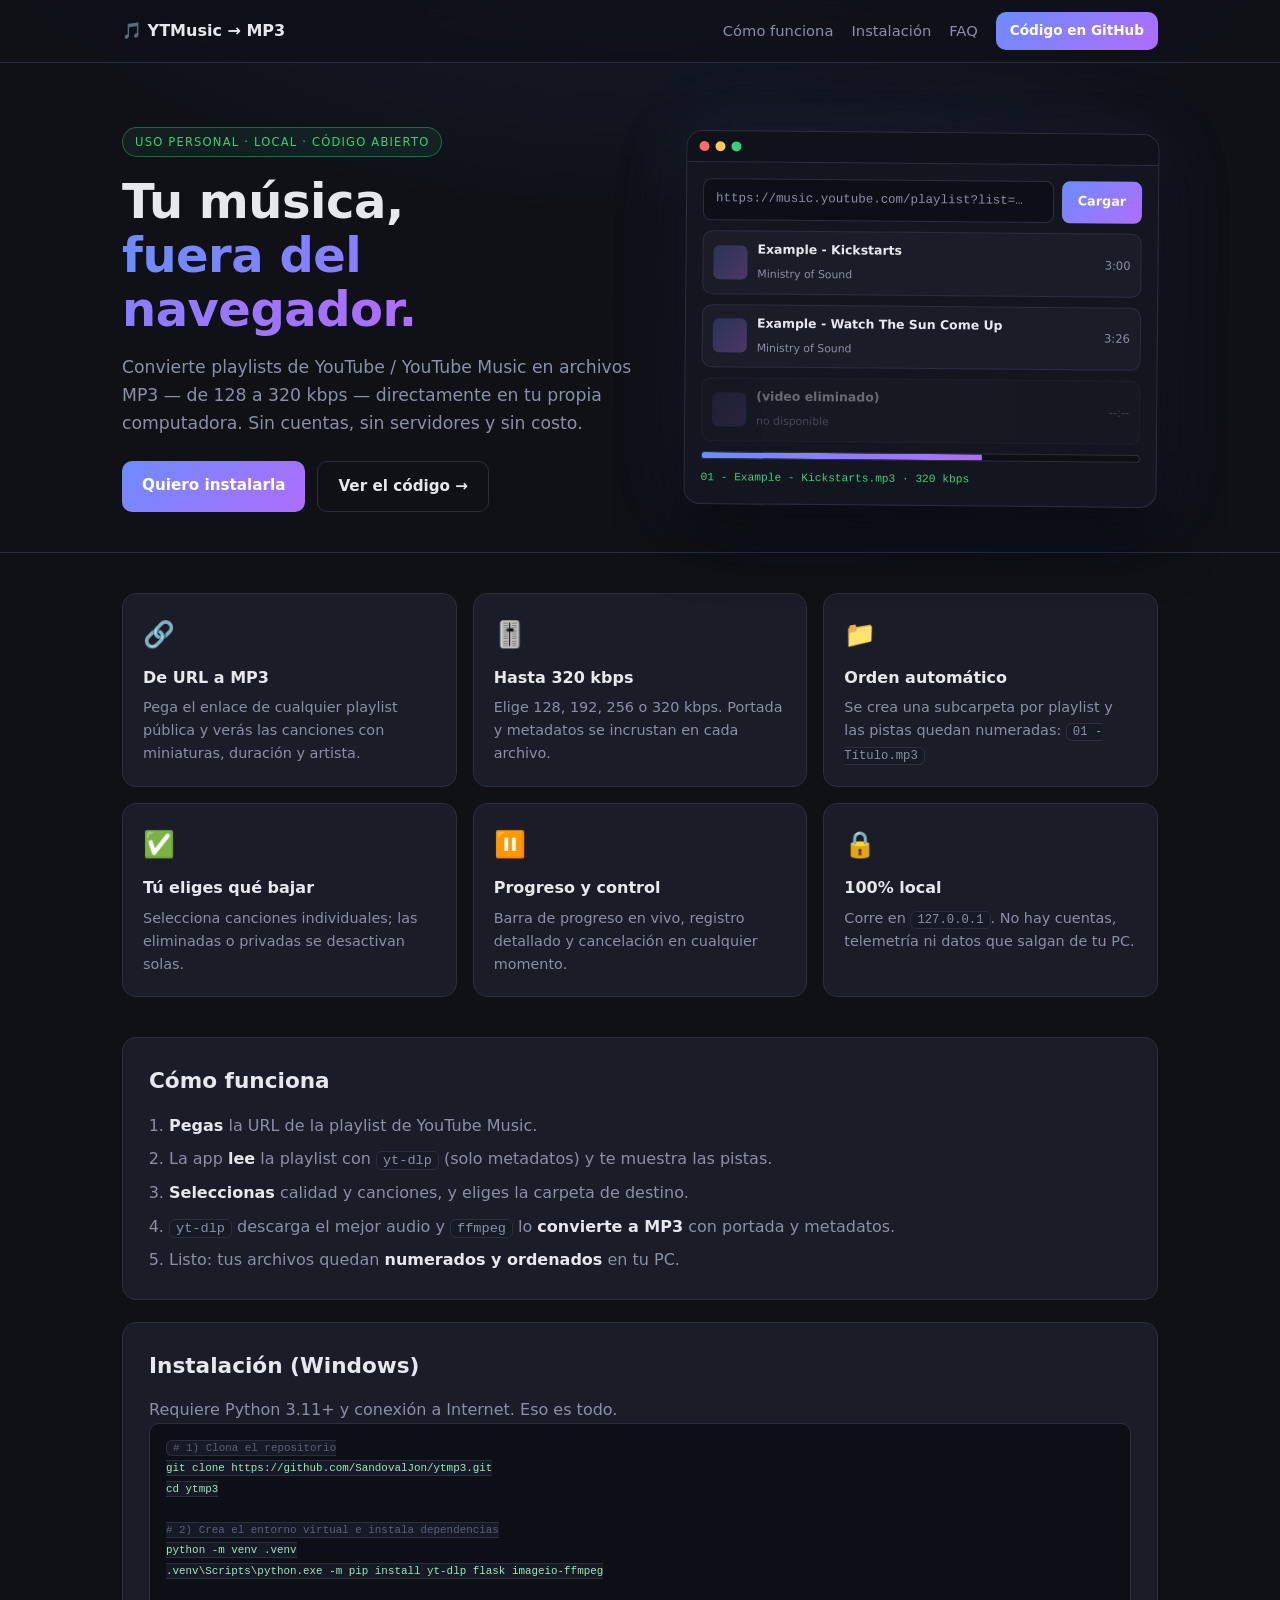
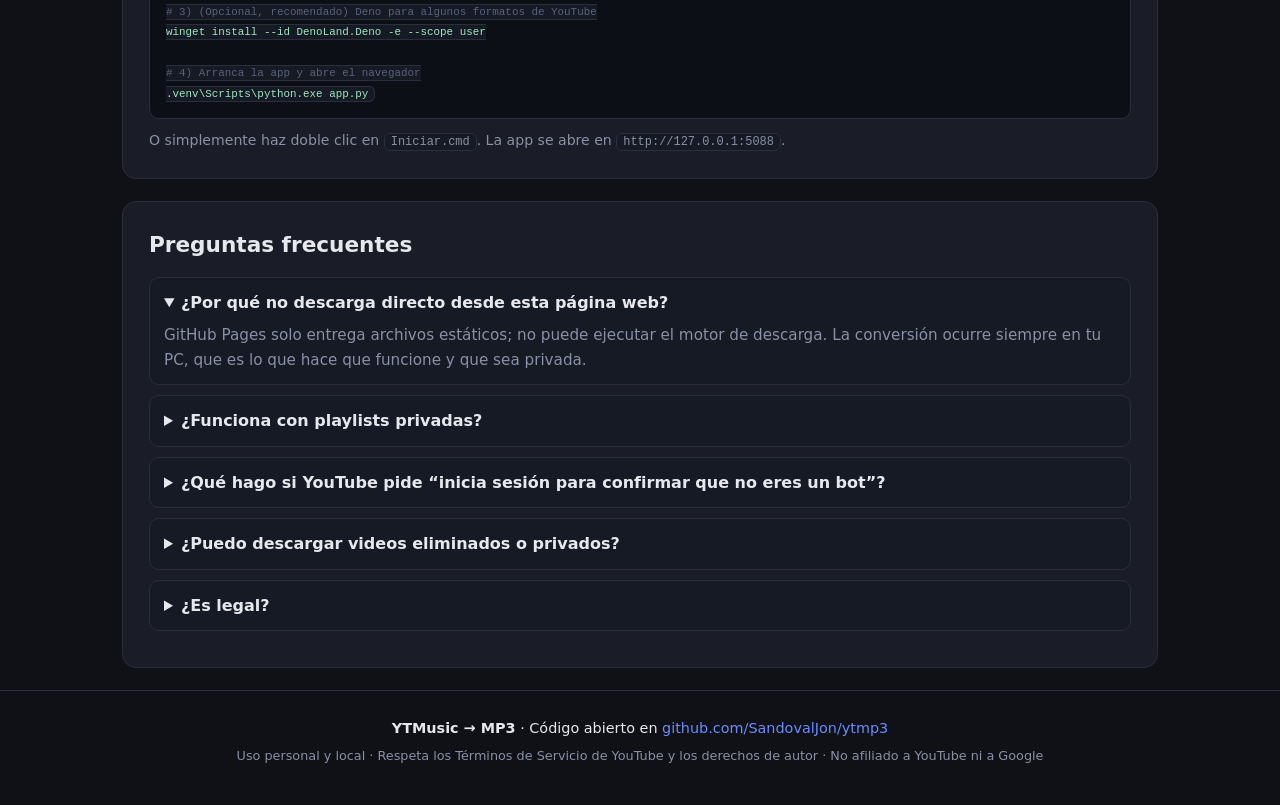
==== docs/index.html @ fa0299f1 "YTMusic MP3: descargador local de playlists como MP3 App Flask + yt-dlp + ffmpeg para uso personal. " ====
<!DOCTYPE html>
<html lang="es">
<head>
<meta charset="UTF-8">
<meta name="viewport" content="width=device-width, initial-scale=1.0">
<title>YTMusic → MP3 · Descarga tus playlists en tu propia PC</title>
<meta name="description" content="Aplicación local y personal para descargar playlists de YouTube Music como MP3 de alta calidad. Código abierto, sin servidores ni cuentas.">
<meta property="og:title" content="YTMusic → MP3">
<meta property="og:description" content="Descarga tus playlists de YouTube Music como MP3, en tu propia computadora.">
<link rel="icon" href="data:image/svg+xml,<svg xmlns='http://www.w3.org/2000/svg' viewBox='0 0 100 100'><text y='.9em' font-size='90'>🎵</text></svg>">
<link rel="stylesheet" href="style.css">
</head>
<body>

<nav class="nav">
  <div class="wrap">
    <a class="brand" href="./">🎵 YTMusic → MP3</a>
    <div class="nav-links">
      <a href="#como-funciona">Cómo funciona</a>
      <a href="#instalacion">Instalación</a>
      <a href="#faq">FAQ</a>
      <a class="btn small primary" href="https://github.com/SandovalJon/ytmp3" target="_blank" rel="noopener">Código en GitHub</a>
    </div>
  </div>
</nav>

<header class="hero">
  <div class="wrap hero-grid">
    <div class="hero-copy">
      <span class="badge">Uso personal · Local · Código abierto</span>
      <h1>Tu música,<br><span class="grad">fuera del navegador.</span></h1>
      <p>Convierte playlists de YouTube / YouTube Music en archivos MP3 — de 128 a 320 kbps — directamente en tu propia computadora. Sin cuentas, sin servidores y sin costo.</p>
      <div class="hero-cta">
        <a class="btn primary" href="#instalacion">Quiero instalarla</a>
        <a class="btn ghost" href="https://github.com/SandovalJon/ytmp3" target="_blank" rel="noopener">Ver el código →</a>
      </div>
    </div>

    <div class="hero-art" aria-hidden="true">
      <div class="app-window">
        <div class="app-titlebar"><span></span><span></span><span></span></div>
        <div class="app-body">
          <div class="app-row"><div class="app-input">https://music.youtube.com/playlist?list=…</div><div class="app-btn">Cargar</div></div>
          <div class="app-track"><i></i><div><b>Example - Kickstarts</b><small>Ministry of Sound</small></div><em>3:00</em></div>
          <div class="app-track"><i></i><div><b>Example - Watch The Sun Come Up</b><small>Ministry of Sound</small></div><em>3:26</em></div>
          <div class="app-track off"><i></i><div><b>(video eliminado)</b><small>no disponible</small></div><em>--:--</em></div>
          <div class="app-progress"><div></div></div>
          <div class="app-meta">01 - Example - Kickstarts.mp3 · 320 kbps</div>
        </div>
      </div>
    </div>
  </div>
</header>

<main class="wrap">

  <section class="features">
    <div class="feature"><div class="fi">🔗</div><h3>De URL a MP3</h3><p>Pega el enlace de cualquier playlist pública y verás las canciones con miniaturas, duración y artista.</p></div>
    <div class="feature"><div class="fi">🎚️</div><h3>Hasta 320 kbps</h3><p>Elige 128, 192, 256 o 320 kbps. Portada y metadatos se incrustan en cada archivo.</p></div>
    <div class="feature"><div class="fi">📁</div><h3>Orden automático</h3><p>Se crea una subcarpeta por playlist y las pistas quedan numeradas: <code>01 - Título.mp3</code></p></div>
    <div class="feature"><div class="fi">✅</div><h3>Tú eliges qué bajar</h3><p>Selecciona canciones individuales; las eliminadas o privadas se desactivan solas.</p></div>
    <div class="feature"><div class="fi">⏸️</div><h3>Progreso y control</h3><p>Barra de progreso en vivo, registro detallado y cancelación en cualquier momento.</p></div>
    <div class="feature"><div class="fi">🔒</div><h3>100% local</h3><p>Corre en <code>127.0.0.1</code>. No hay cuentas, telemetría ni datos que salgan de tu PC.</p></div>
  </section>

  <section id="como-funciona" class="panel">
    <h2>Cómo funciona</h2>
    <ol class="steps">
      <li><b>Pegas</b> la URL de la playlist de YouTube Music.</li>
      <li>La app <b>lee</b> la playlist con <code>yt-dlp</code> (solo metadatos) y te muestra las pistas.</li>
      <li><b>Seleccionas</b> calidad y canciones, y eliges la carpeta de destino.</li>
      <li><code>yt-dlp</code> descarga el mejor audio y <code>ffmpeg</code> lo <b>convierte a MP3</b> con portada y metadatos.</li>
      <li>Listo: tus archivos quedan <b>numerados y ordenados</b> en tu PC.</li>
    </ol>
  </section>

  <section id="instalacion" class="panel">
    <h2>Instalación (Windows)</h2>
    <p class="muted">Requiere Python 3.11+ y conexión a Internet. Eso es todo.</p>
    <pre class="code"><code><span class="c"># 1) Clona el repositorio</span>
git clone https://github.com/SandovalJon/ytmp3.git
cd ytmp3

<span class="c"># 2) Crea el entorno virtual e instala dependencias</span>
python -m venv .venv
.venv\Scripts\python.exe -m pip install yt-dlp flask imageio-ffmpeg

<span class="c"># 3) (Opcional, recomendado) Deno para algunos formatos de YouTube</span>
winget install --id DenoLand.Deno -e --scope user

<span class="c"># 4) Arranca la app y abre el navegador</span>
.venv\Scripts\python.exe app.py</code></pre>
    <p class="hint">O simplemente haz doble clic en <code>Iniciar.cmd</code>. La app se abre en <code>http://127.0.0.1:5088</code>.</p>
  </section>

  <section id="faq" class="panel">
    <h2>Preguntas frecuentes</h2>

    <details open><summary>¿Por qué no descarga directo desde esta página web?</summary>
      <p>GitHub Pages solo entrega archivos estáticos; no puede ejecutar el motor de descarga. La conversión ocurre siempre en tu PC, que es lo que hace que funcione y que sea privada.</p>
    </details>
    <details><summary>¿Funciona con playlists privadas?</summary>
      <p>Sí. Exporta tus cookies con una extensión tipo “Get cookies.txt LOCALLY”, guarda el archivo y pega su ruta en la sección “Playlist privada” de la app. Las cookies nunca salen de tu equipo.</p>
    </details>
    <details><summary>¿Qué hago si YouTube pide “inicia sesión para confirmar que no eres un bot”?</summary>
      <p>Es una protección anti-bots. Usar el archivo de cookies (como arriba) suele resolverlo. Conéctate una vez desde tu navegador e inténtalo de nuevo.</p>
    </details>
    <details><summary>¿Puedo descargar videos eliminados o privados?</summary>
      <p>No. Aparecen atenuados con su casilla deshabilitada; no se pueden ni tiene sentido intentarlo.</p>
    </details>
    <details><summary>¿Es legal?</summary>
      <p>La herramienta es para uso personal con contenido que tienes derecho a escuchar o descargar. Descargar contenido protegido sin autorización puede violar los Términos de Servicio de YouTube y las leyes de tu país. No está afiliada a YouTube ni a Google. Úsala con criterio.</p>
    </details>
  </section>

</main>

<footer>
  <div class="wrap">
    <p><b>YTMusic → MP3</b> · Código abierto en <a href="https://github.com/SandovalJon/ytmp3" target="_blank" rel="noopener">github.com/SandovalJon/ytmp3</a></p>
    <p class="muted">Uso personal y local · Respeta los Términos de Servicio de YouTube y los derechos de autor · No afiliado a YouTube ni a Google</p>
  </div>
</footer>

</body>
</html>
---- docs/style.css ----
:root {
  --bg: #0f1117;
  --card: #1a1d27;
  --card2: #161a24;
  --border: #2a2e3d;
  --text: #e6e8ee;
  --muted: #8a90a5;
  --accent: #6c8cff;
  --accent2: #b06cff;
  --ok: #35d07f;
  --radius: 14px;
}
* { box-sizing: border-box; margin: 0; padding: 0; }
html { scroll-behavior: smooth; }
body {
  background: radial-gradient(1200px 700px at 50% -220px, #1b2138 0%, var(--bg) 62%);
  color: var(--text);
  font-family: 'Segoe UI', system-ui, -apple-system, sans-serif;
  line-height: 1.6;
}
.wrap { max-width: 1080px; margin: 0 auto; padding: 0 22px; }
.grad { background: linear-gradient(90deg, var(--accent), var(--accent2)); -webkit-background-clip: text; background-clip: text; color: transparent; }
.muted { color: var(--muted); }
.hint { color: var(--muted); font-size: .88rem; margin-top: 10px; }
code { background: var(--card2); border: 1px solid var(--border); border-radius: 6px; padding: 1px 6px; font-family: 'Cascadia Mono', Consolas, monospace; font-size: .85em; }
a { color: var(--accent); text-decoration: none; }
a:hover { text-decoration: underline; }

/* Nav */
.nav { position: sticky; top: 0; z-index: 20; background: rgba(15,17,23,.75); backdrop-filter: blur(10px); border-bottom: 1px solid var(--border); }
.nav .wrap { display: flex; align-items: center; justify-content: space-between; gap: 14px; padding: 12px 22px; }
.brand { font-weight: 700; color: var(--text); }
.brand:hover { text-decoration: none; }
.nav-links { display: flex; align-items: center; gap: 18px; font-size: .92rem; }
.nav-links a { color: var(--muted); }
.nav-links a:hover { color: var(--text); text-decoration: none; }
@media (max-width: 640px) { .nav-links a:not(.btn) { display: none; } }

/* Buttons */
.btn { display: inline-block; border: none; cursor: pointer; padding: 12px 20px; border-radius: 10px; font-size: .95rem; font-weight: 600; transition: transform .1s, filter .15s; white-space: nowrap; }
.btn:active { transform: scale(.97); }
.btn.primary { background: linear-gradient(135deg, var(--accent), var(--accent2)); color: #fff; }
.btn.primary:hover { filter: brightness(1.12); text-decoration: none; }
.btn.ghost { background: transparent; border: 1px solid var(--border); color: var(--text); }
.btn.ghost:hover { border-color: var(--accent); color: #fff; text-decoration: none; }
.btn.small { padding: 8px 14px; font-size: .85rem; }
.badge { display: inline-block; font-size: .72rem; letter-spacing: 1.2px; text-transform: uppercase; color: var(--ok); border: 1px solid rgba(53,208,127,.4); background: rgba(53,208,127,.08); padding: 5px 12px; border-radius: 999px; }

/* Hero */
.hero { padding: 64px 0 40px; border-bottom: 1px solid var(--border); }
.hero-grid { display: grid; grid-template-columns: 1.05fr .95fr; gap: 40px; align-items: center; }
@media (max-width: 900px) { .hero-grid { grid-template-columns: 1fr; } }
.hero-copy h1 { font-size: 3rem; line-height: 1.12; margin: 18px 0; letter-spacing: -0.5px; }
@media (max-width: 640px) { .hero-copy h1 { font-size: 2.3rem; } }
.hero-copy p { color: var(--muted); font-size: 1.08rem; max-width: 540px; }
.hero-cta { display: flex; gap: 12px; margin-top: 24px; flex-wrap: wrap; }

/* Hero art: mock de la app */
.app-window { background: #14161f; border: 1px solid var(--border); border-radius: 16px; box-shadow: 0 30px 60px rgba(0,0,0,.5), 0 0 80px rgba(108,140,255,.12); overflow: hidden; transform: rotate(.5deg); }
.app-titlebar { display: flex; gap: 6px; padding: 10px 12px; background: #101219; border-bottom: 1px solid var(--border); }
.app-titlebar span { width: 10px; height: 10px; border-radius: 50%; background: #3a3f55; }
.app-titlebar span:first-child { background: #ff6b6b; } .app-titlebar span:nth-child(2) { background: #ffc857; } .app-titlebar span:nth-child(3) { background: #35d07f; }
.app-body { padding: 16px; display: grid; gap: 10px; }
.app-row { display: flex; gap: 8px; }
.app-input { flex: 1; background: #0d0f16; border: 1px solid var(--border); color: var(--muted); border-radius: 8px; padding: 10px 12px; font-size: .78rem; font-family: 'Cascadia Mono', Consolas, monospace; overflow: hidden; text-overflow: ellipsis; white-space: nowrap; }
.app-btn { background: linear-gradient(135deg, var(--accent), var(--accent2)); color: #fff; border-radius: 8px; padding: 10px 16px; font-size: .8rem; font-weight: 700; }
.app-track { display: grid; grid-template-columns: 34px 1fr auto; gap: 10px; align-items: center; background: var(--card); border: 1px solid var(--border); border-radius: 10px; padding: 8px 10px; }
.app-track i { width: 34px; height: 34px; border-radius: 6px; background: linear-gradient(135deg, #2b3355, #4a3866); }
.app-track b { display: block; font-size: .78rem; }
.app-track small { color: var(--muted); font-size: .68rem; }
.app-track em { color: var(--muted); font-size: .72rem; font-style: normal; }
.app-track.off { opacity: .4; }
.app-progress { height: 8px; border-radius: 999px; background: #0d0f16; border: 1px solid var(--border); overflow: hidden; }
.app-progress div { height: 100%; width: 64%; background: linear-gradient(90deg, var(--accent), var(--accent2)); }
.app-meta { color: var(--ok); font-size: .7rem; font-family: 'Cascadia Mono', Consolas, monospace; }

/* Features */
.features { display: grid; grid-template-columns: repeat(3, 1fr); gap: 16px; padding: 40px 0; }
@media (max-width: 900px) { .features { grid-template-columns: repeat(2, 1fr); } }
@media (max-width: 560px) { .features { grid-template-columns: 1fr; } }
.feature { background: var(--card); border: 1px solid var(--border); border-radius: var(--radius); padding: 20px; }
.feature .fi { font-size: 1.6rem; }
.feature h3 { font-size: 1rem; margin: 10px 0 6px; }
.feature p { color: var(--muted); font-size: .9rem; }

/* Panels */
.panel { background: var(--card); border: 1px solid var(--border); border-radius: var(--radius); padding: 26px; margin-bottom: 22px; }
.panel h2 { font-size: 1.35rem; margin-bottom: 14px; }
.steps { padding-left: 20px; display: grid; gap: 8px; color: var(--muted); }
.steps b { color: var(--text); }
.code { background: #0d0f16; border: 1px solid var(--border); border-radius: 10px; padding: 14px 16px; overflow-x: auto; font-family: 'Cascadia Mono', Consolas, monospace; font-size: .8rem; color: #9fe8c0; }
.code .c { color: #5a627a; }

details { border: 1px solid var(--border); border-radius: 10px; padding: 12px 14px; margin-bottom: 10px; background: var(--card2); }
summary { cursor: pointer; font-weight: 600; }
details p { color: var(--muted); margin-top: 8px; font-size: .95rem; }

footer { border-top: 1px solid var(--border); padding: 26px 0 40px; text-align: center; font-size: .9rem; }
footer .muted { font-size: .8rem; margin-top: 6px; }
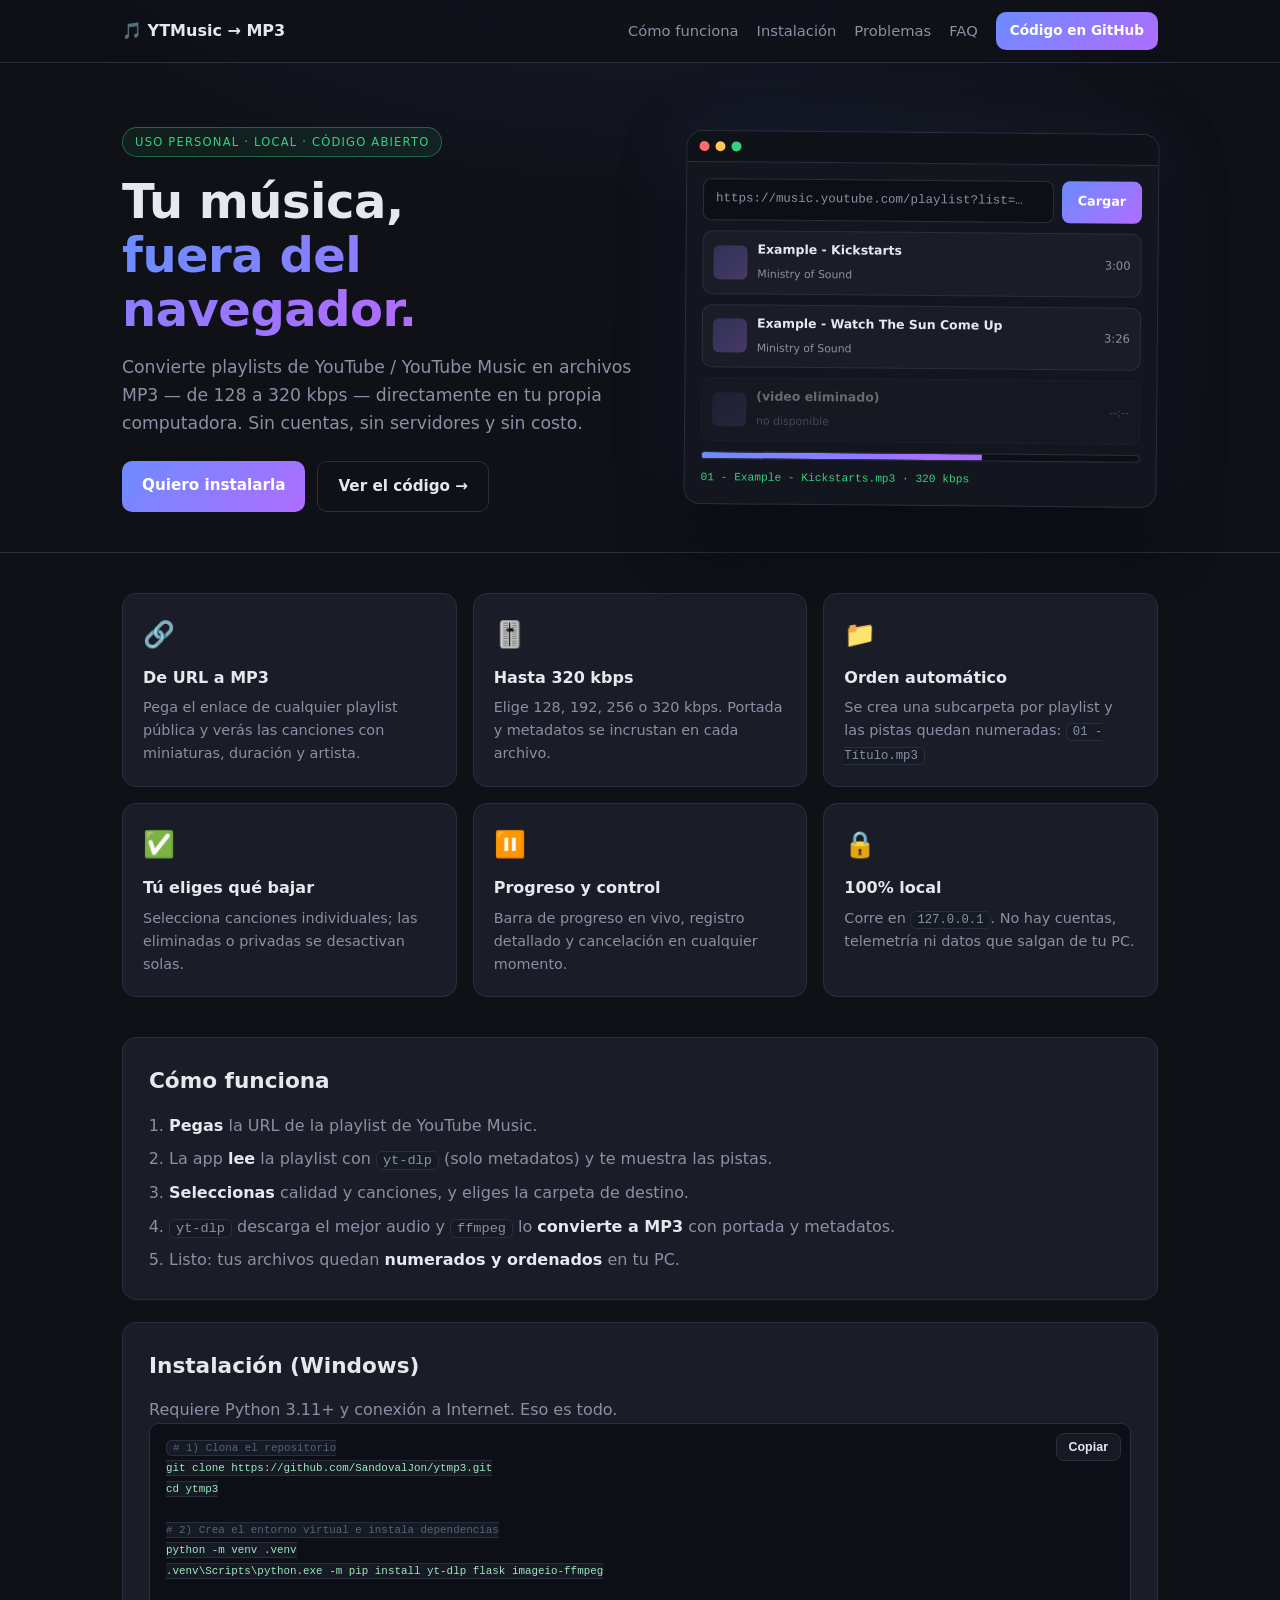
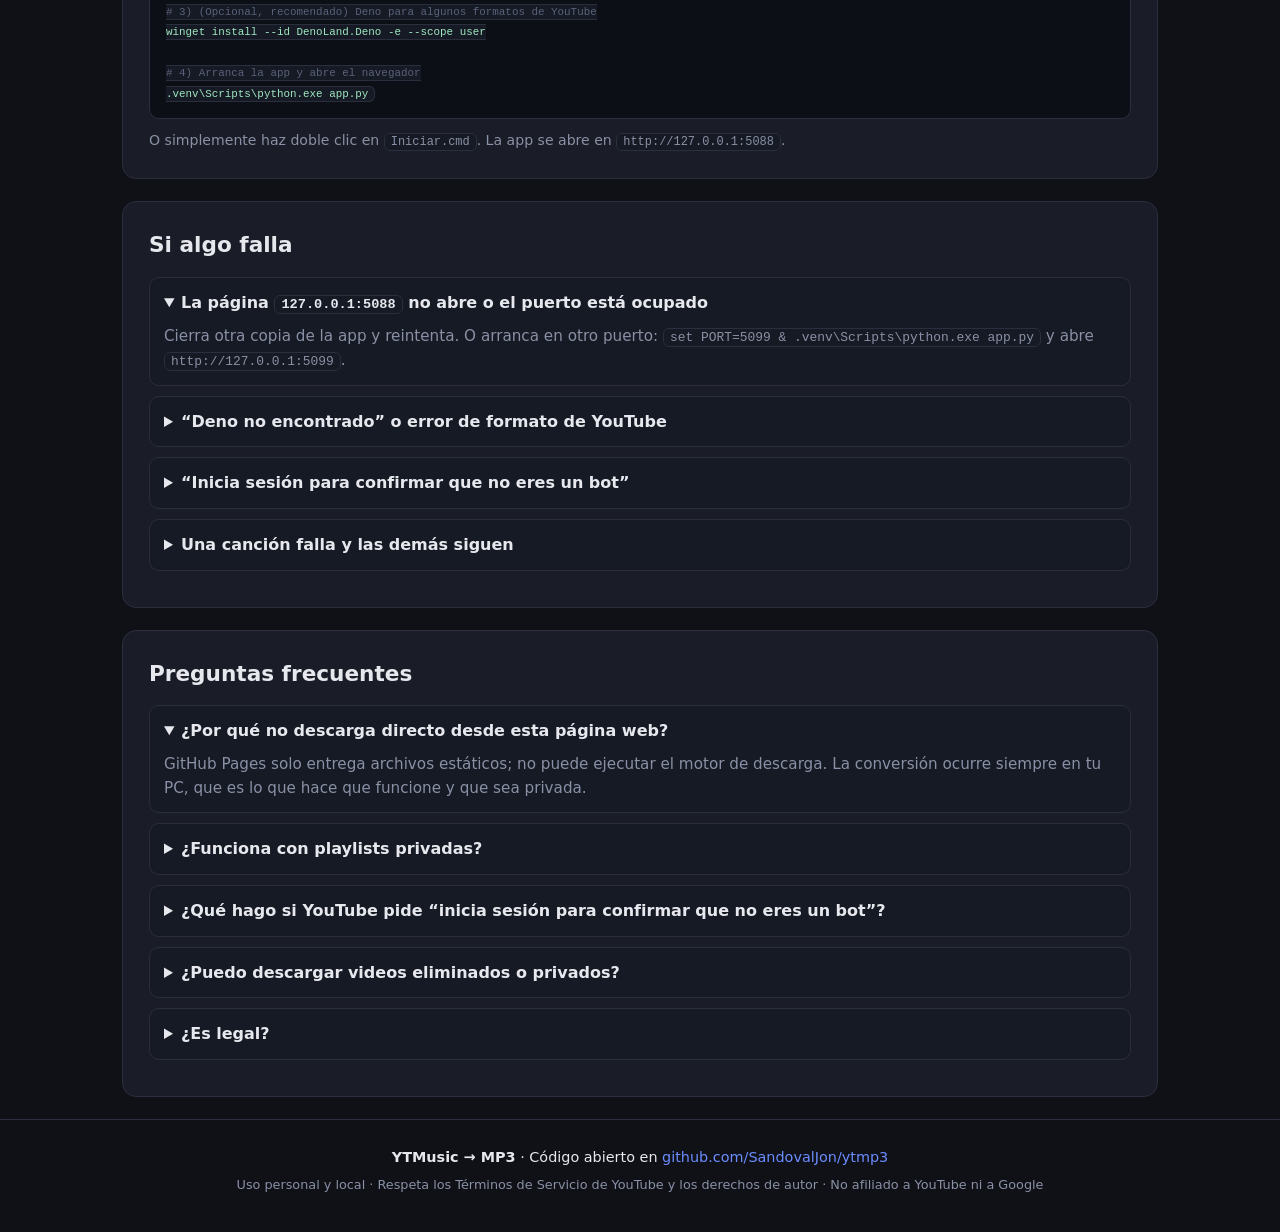
==== commit 6c9d9176: "docs ytmp3: OGs + canonical + JSON-LD, boton copiar instalacion, seccion problemas" ====
--- a/docs/index.html
+++ b/docs/index.html
@@ -5,8 +5,16 @@
 <meta name="viewport" content="width=device-width, initial-scale=1.0">
 <title>YTMusic → MP3 · Descarga tus playlists en tu propia PC</title>
 <meta name="description" content="Aplicación local y personal para descargar playlists de YouTube Music como MP3 de alta calidad. Código abierto, sin servidores ni cuentas.">
+<link rel="canonical" href="https://sandovaljon.github.io/ytmp3/">
+<meta name="theme-color" content="#0f1117">
+<meta property="og:type" content="website">
+<meta property="og:url" content="https://sandovaljon.github.io/ytmp3/">
 <meta property="og:title" content="YTMusic → MP3">
 <meta property="og:description" content="Descarga tus playlists de YouTube Music como MP3, en tu propia computadora.">
+<meta name="twitter:card" content="summary">
+<meta name="twitter:title" content="YTMusic → MP3">
+<meta name="twitter:description" content="Playlists de YouTube Music a MP3 hasta 320 kbps, 100% local.">
+<script type="application/ld+json">{"@context":"https://schema.org","@type":"SoftwareApplication","name":"YTMusic → MP3","applicationCategory":"MultimediaApplication","operatingSystem":"Windows","offers":{"@type":"Offer","price":"0"},"description":"Descarga playlists de YouTube Music como MP3 hasta 320 kbps, 100% local."}</script>
 <link rel="icon" href="data:image/svg+xml,<svg xmlns='http://www.w3.org/2000/svg' viewBox='0 0 100 100'><text y='.9em' font-size='90'>🎵</text></svg>">
 <link rel="stylesheet" href="style.css">
 </head>
@@ -18,6 +26,7 @@
     <div class="nav-links">
       <a href="#como-funciona">Cómo funciona</a>
       <a href="#instalacion">Instalación</a>
+      <a href="#problemas">Problemas</a>
       <a href="#faq">FAQ</a>
       <a class="btn small primary" href="https://github.com/SandovalJon/ytmp3" target="_blank" rel="noopener">Código en GitHub</a>
     </div>
@@ -77,7 +86,9 @@
   <section id="instalacion" class="panel">
     <h2>Instalación (Windows)</h2>
     <p class="muted">Requiere Python 3.11+ y conexión a Internet. Eso es todo.</p>
-    <pre class="code"><code><span class="c"># 1) Clona el repositorio</span>
+    <div class="code-wrap">
+      <button class="copy-btn" type="button" data-copy="install">Copiar</button>
+    <pre class="code" id="code-install"><code><span class="c"># 1) Clona el repositorio</span>
 git clone https://github.com/SandovalJon/ytmp3.git
 cd ytmp3
 
@@ -90,7 +101,24 @@
 
 <span class="c"># 4) Arranca la app y abre el navegador</span>
 .venv\Scripts\python.exe app.py</code></pre>
+    </div>
     <p class="hint">O simplemente haz doble clic en <code>Iniciar.cmd</code>. La app se abre en <code>http://127.0.0.1:5088</code>.</p>
+  </section>
+
+  <section id="problemas" class="panel">
+    <h2>Si algo falla</h2>
+    <details open><summary>La página <code>127.0.0.1:5088</code> no abre o el puerto está ocupado</summary>
+      <p>Cierra otra copia de la app y reintenta. O arranca en otro puerto: <code>set PORT=5099 &amp; .venv\Scripts\python.exe app.py</code> y abre <code>http://127.0.0.1:5099</code>.</p>
+    </details>
+    <details><summary>“Deno no encontrado” o error de formato de YouTube</summary>
+      <p>Instala Deno con <code>winget install --id DenoLand.Deno -e --scope user</code>, cierra y reabre la terminal, y vuelve a arrancar con <code>.venv\Scripts\python.exe app.py</code>.</p>
+    </details>
+    <details><summary>“Inicia sesión para confirmar que no eres un bot”</summary>
+      <p>Exporta tus cookies con “Get cookies.txt LOCALLY”, guarda el archivo y pega su ruta en la app, en el campo de cookies. Es solo local.</p>
+    </details>
+    <details><summary>Una canción falla y las demás siguen</summary>
+      <p>Es normal: el error queda en el registro del trabajo. Usa el botón “Reintentar errores” cuando termine. Si falla todo, actualiza yt-dlp: <code>.venv\Scripts\python.exe -m pip install -U yt-dlp</code>.</p>
+    </details>
   </section>
 
   <section id="faq" class="panel">
@@ -122,5 +150,21 @@
   </div>
 </footer>
 
+<script>
+document.querySelectorAll("[data-copy]").forEach(btn => {
+  btn.addEventListener("click", async () => {
+    const id = btn.dataset.copy === "install" ? "code-install" : btn.dataset.copy;
+    const el = document.getElementById(id);
+    if (!el) return;
+    const original = btn.textContent;
+    try {
+      await navigator.clipboard.writeText(el.innerText);
+      btn.textContent = "Copiado ✓";
+    } catch { btn.textContent = "No se pudo copiar"; }
+    setTimeout(() => { btn.textContent = original; }, 1600);
+  });
+});
+</script>
+
 </body>
 </html>
--- a/docs/style.css
+++ b/docs/style.css
@@ -90,6 +90,13 @@
 .steps b { color: var(--text); }
 .code { background: #0d0f16; border: 1px solid var(--border); border-radius: 10px; padding: 14px 16px; overflow-x: auto; font-family: 'Cascadia Mono', Consolas, monospace; font-size: .8rem; color: #9fe8c0; }
 .code .c { color: #5a627a; }
+.code-wrap { position: relative; }
+.copy-btn {
+  position: absolute; top: 10px; right: 10px;
+  background: var(--card2); border: 1px solid var(--border); color: var(--text);
+  border-radius: 8px; padding: 6px 12px; font-size: .78rem; font-weight: 600; cursor: pointer;
+}
+.copy-btn:hover { border-color: var(--accent); }
 
 details { border: 1px solid var(--border); border-radius: 10px; padding: 12px 14px; margin-bottom: 10px; background: var(--card2); }
 summary { cursor: pointer; font-weight: 600; }
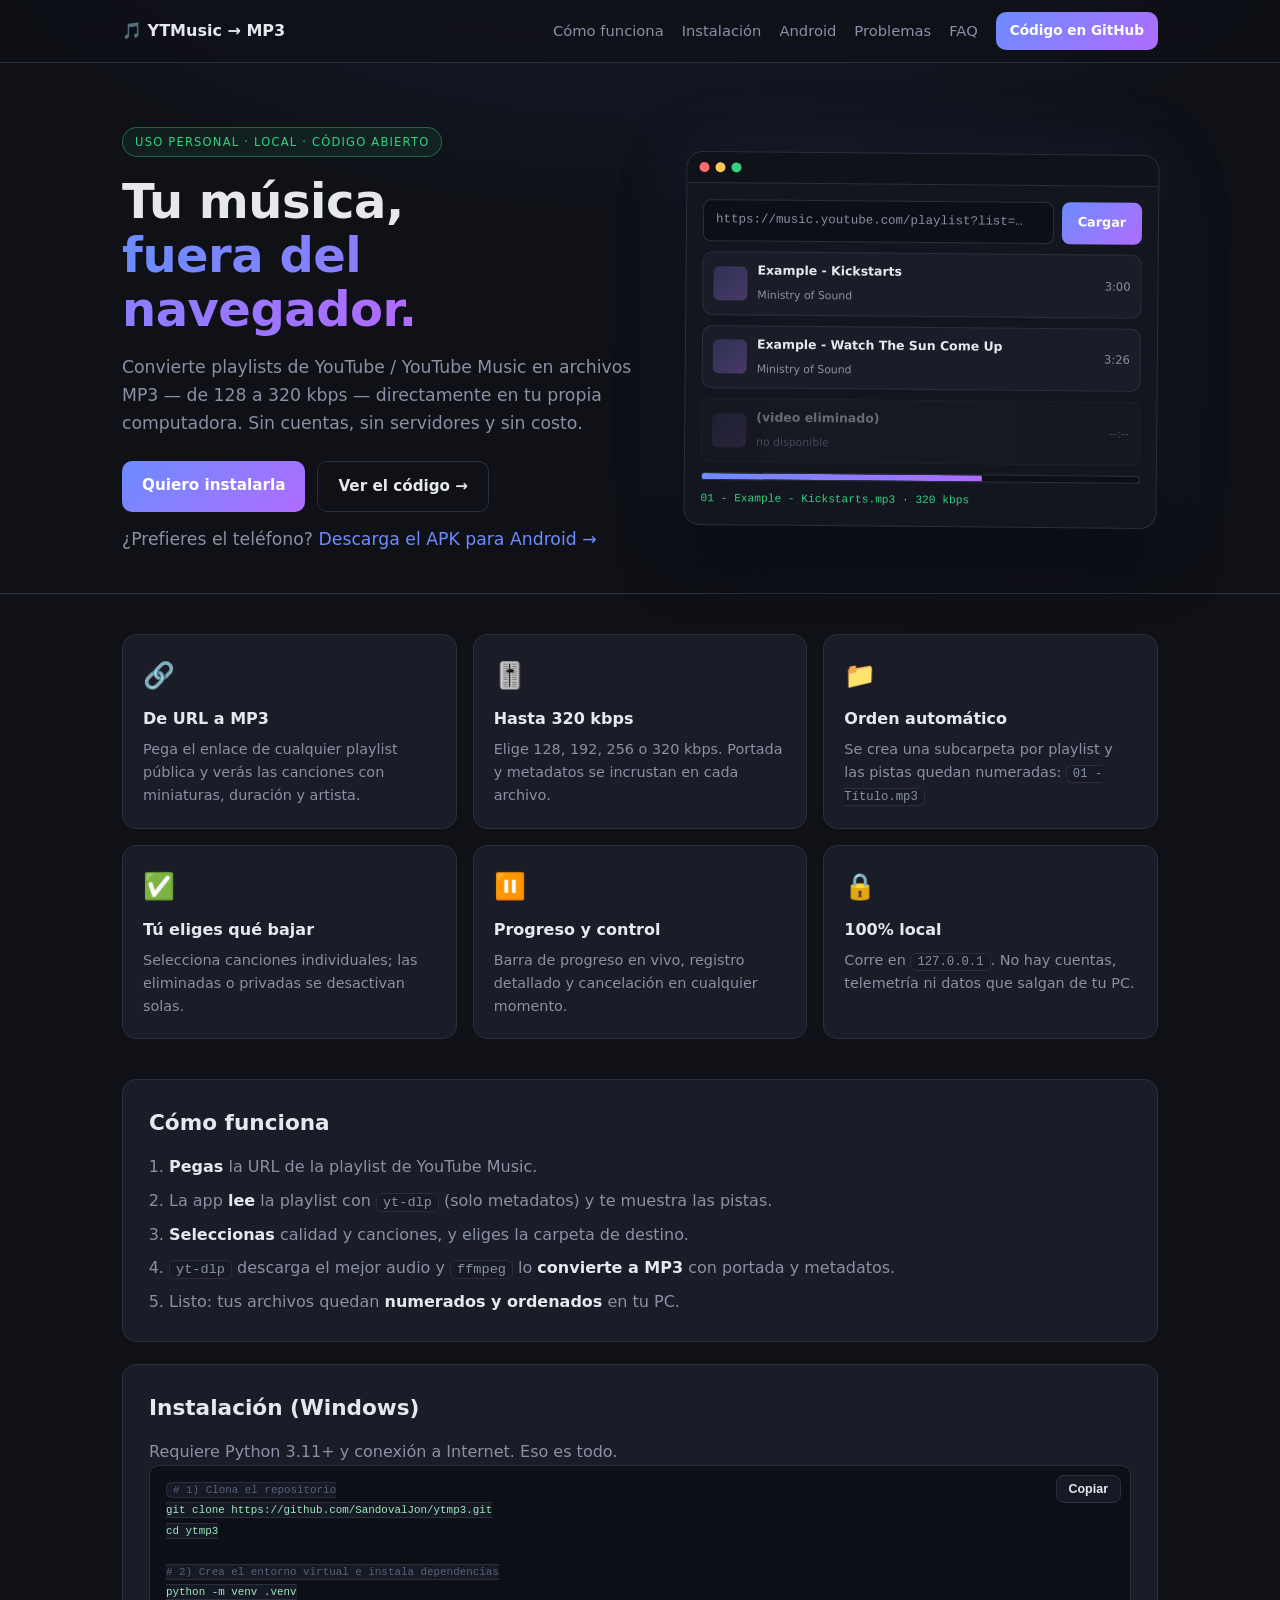
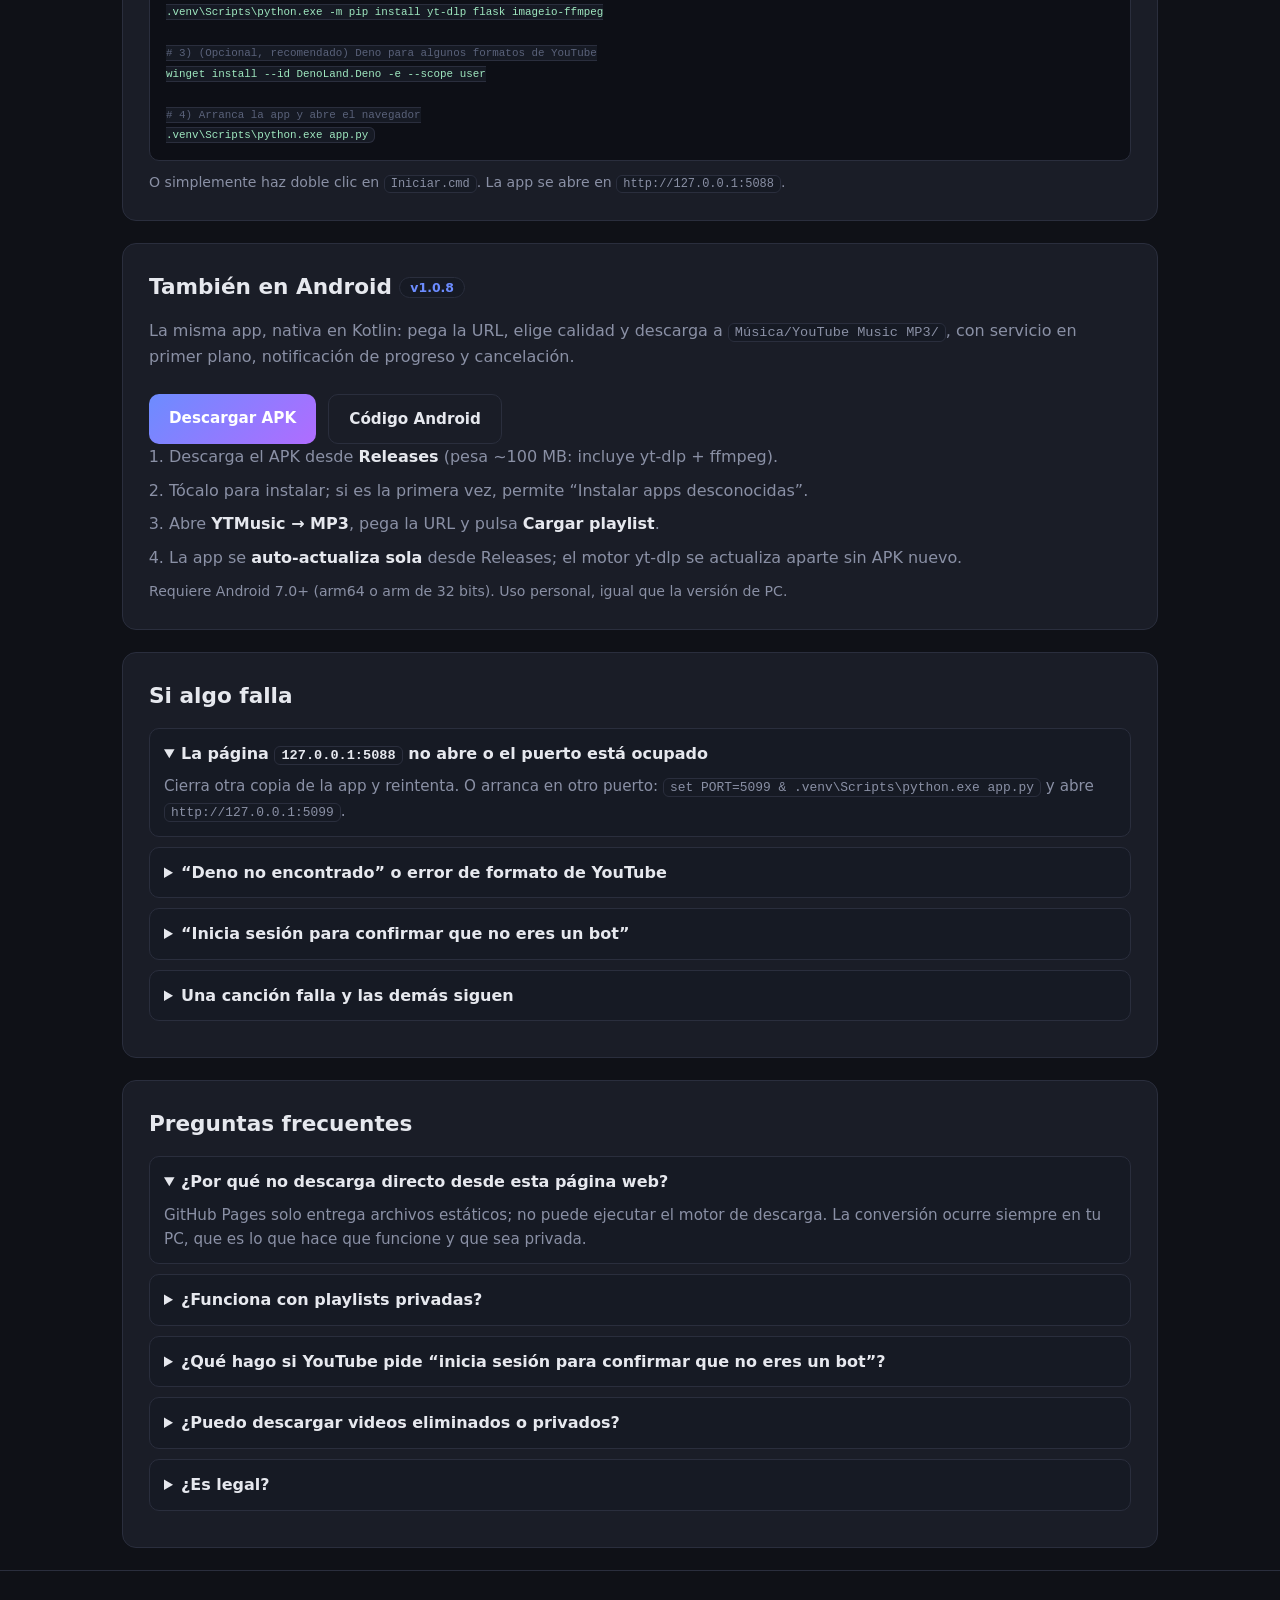
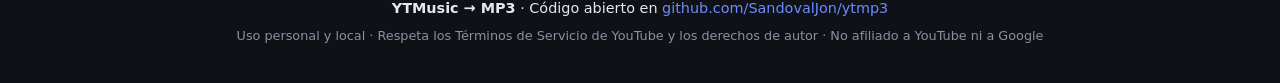
==== commit 3699cbbb: "docs: seccion Android con version dinamica desde Releases" ====
--- a/docs/index.html
+++ b/docs/index.html
@@ -14,7 +14,7 @@
 <meta name="twitter:card" content="summary">
 <meta name="twitter:title" content="YTMusic → MP3">
 <meta name="twitter:description" content="Playlists de YouTube Music a MP3 hasta 320 kbps, 100% local.">
-<script type="application/ld+json">{"@context":"https://schema.org","@type":"SoftwareApplication","name":"YTMusic → MP3","applicationCategory":"MultimediaApplication","operatingSystem":"Windows","offers":{"@type":"Offer","price":"0"},"description":"Descarga playlists de YouTube Music como MP3 hasta 320 kbps, 100% local."}</script>
+<script type="application/ld+json">{"@context":"https://schema.org","@type":"SoftwareApplication","name":"YTMusic → MP3","applicationCategory":"MultimediaApplication","operatingSystem":["Windows","Android"],"offers":{"@type":"Offer","price":"0"},"description":"Descarga playlists de YouTube Music como MP3 hasta 320 kbps, 100% local."}</script>
 <link rel="icon" href="data:image/svg+xml,<svg xmlns='http://www.w3.org/2000/svg' viewBox='0 0 100 100'><text y='.9em' font-size='90'>🎵</text></svg>">
 <link rel="stylesheet" href="style.css">
 </head>
@@ -26,6 +26,7 @@
     <div class="nav-links">
       <a href="#como-funciona">Cómo funciona</a>
       <a href="#instalacion">Instalación</a>
+      <a href="#android">Android</a>
       <a href="#problemas">Problemas</a>
       <a href="#faq">FAQ</a>
       <a class="btn small primary" href="https://github.com/SandovalJon/ytmp3" target="_blank" rel="noopener">Código en GitHub</a>
@@ -43,6 +44,7 @@
         <a class="btn primary" href="#instalacion">Quiero instalarla</a>
         <a class="btn ghost" href="https://github.com/SandovalJon/ytmp3" target="_blank" rel="noopener">Ver el código →</a>
       </div>
+      <p class="hero-alt">¿Prefieres el teléfono? <a href="#android">Descarga el APK para Android →</a></p>
     </div>
 
     <div class="hero-art" aria-hidden="true">
@@ -105,6 +107,22 @@
     <p class="hint">O simplemente haz doble clic en <code>Iniciar.cmd</code>. La app se abre en <code>http://127.0.0.1:5088</code>.</p>
   </section>
 
+  <section id="android" class="panel">
+    <h2>También en Android <span id="apk-version" class="ver-pill">v1.0.8</span></h2>
+    <p class="muted">La misma app, nativa en Kotlin: pega la URL, elige calidad y descarga a <code>Música/YouTube Music MP3/</code>, con servicio en primer plano, notificación de progreso y cancelación.</p>
+    <div class="hero-cta">
+      <a class="btn primary" id="apk-download" href="https://github.com/SandovalJon/ytmp3/releases/latest">Descargar APK</a>
+      <a class="btn ghost" href="https://github.com/SandovalJon/ytmp3/tree/main/android" target="_blank" rel="noopener">Código Android</a>
+    </div>
+    <ol class="steps">
+      <li>Descarga el APK desde <b>Releases</b> (pesa ~100 MB: incluye yt-dlp + ffmpeg).</li>
+      <li>Tócalo para instalar; si es la primera vez, permite “Instalar apps desconocidas”.</li>
+      <li>Abre <b>YTMusic → MP3</b>, pega la URL y pulsa <b>Cargar playlist</b>.</li>
+      <li>La app se <b>auto-actualiza sola</b> desde Releases; el motor yt-dlp se actualiza aparte sin APK nuevo.</li>
+    </ol>
+    <p class="hint">Requiere Android 7.0+ (arm64 o arm de 32 bits). Uso personal, igual que la versión de PC.</p>
+  </section>
+
   <section id="problemas" class="panel">
     <h2>Si algo falla</h2>
     <details open><summary>La página <code>127.0.0.1:5088</code> no abre o el puerto está ocupado</summary>
@@ -114,7 +132,7 @@
       <p>Instala Deno con <code>winget install --id DenoLand.Deno -e --scope user</code>, cierra y reabre la terminal, y vuelve a arrancar con <code>.venv\Scripts\python.exe app.py</code>.</p>
     </details>
     <details><summary>“Inicia sesión para confirmar que no eres un bot”</summary>
-      <p>Exporta tus cookies con “Get cookies.txt LOCALLY”, guarda el archivo y pega su ruta en la app, en el campo de cookies. Es solo local.</p>
+      <p>Es una protección anti-bots. Exporta tus cookies con “Get cookies.txt LOCALLY” y súbelo en la app, en el campo de cookies. Es solo local y se borra al terminar.</p>
     </details>
     <details><summary>Una canción falla y las demás siguen</summary>
       <p>Es normal: el error queda en el registro del trabajo. Usa el botón “Reintentar errores” cuando termine. Si falla todo, actualiza yt-dlp: <code>.venv\Scripts\python.exe -m pip install -U yt-dlp</code>.</p>
@@ -128,10 +146,10 @@
       <p>GitHub Pages solo entrega archivos estáticos; no puede ejecutar el motor de descarga. La conversión ocurre siempre en tu PC, que es lo que hace que funcione y que sea privada.</p>
     </details>
     <details><summary>¿Funciona con playlists privadas?</summary>
-      <p>Sí. Exporta tus cookies con una extensión tipo “Get cookies.txt LOCALLY”, guarda el archivo y pega su ruta en la sección “Playlist privada” de la app. Las cookies nunca salen de tu equipo.</p>
+      <p>Sí. Exporta tus cookies con una extensión tipo “Get cookies.txt LOCALLY” y súbelo en la sección “Playlist privada” de la app. Las cookies nunca salen de tu equipo.</p>
     </details>
     <details><summary>¿Qué hago si YouTube pide “inicia sesión para confirmar que no eres un bot”?</summary>
-      <p>Es una protección anti-bots. Usar el archivo de cookies (como arriba) suele resolverlo. Conéctate una vez desde tu navegador e inténtalo de nuevo.</p>
+      <p>Es una protección anti-bots. Sube tu archivo de cookies en la app (como arriba) y reintenta. Conéctate una vez desde tu navegador e inténtalo de nuevo.</p>
     </details>
     <details><summary>¿Puedo descargar videos eliminados o privados?</summary>
       <p>No. Aparecen atenuados con su casilla deshabilitada; no se pueden ni tiene sentido intentarlo.</p>
@@ -164,6 +182,20 @@
     setTimeout(() => { btn.textContent = original; }, 1600);
   });
 });
+
+// Versión y enlace del APK siempre al día, desde el último Release.
+(async () => {
+  try {
+    const r = await fetch("https://api.github.com/repos/SandovalJon/ytmp3/releases/latest");
+    if (!r.ok) return;
+    const d = await r.json();
+    const apk = (d.assets || []).find(a => /\.apk$/i.test(a.name || ""));
+    const vEl = document.getElementById("apk-version");
+    if (vEl && d.tag_name) vEl.textContent = d.tag_name;
+    const dl = document.getElementById("apk-download");
+    if (dl && apk) dl.href = apk.browser_download_url;
+  } catch {}
+})();
 </script>
 
 </body>
--- a/docs/style.css
+++ b/docs/style.css
@@ -54,6 +54,8 @@
 @media (max-width: 640px) { .hero-copy h1 { font-size: 2.3rem; } }
 .hero-copy p { color: var(--muted); font-size: 1.08rem; max-width: 540px; }
 .hero-cta { display: flex; gap: 12px; margin-top: 24px; flex-wrap: wrap; }
+.hero-alt { margin-top: 14px; color: var(--muted); font-size: .92rem; }
+.ver-pill { font-size: .78rem; background: var(--card2); border: 1px solid var(--border); border-radius: 999px; padding: 2px 10px; color: var(--accent); vertical-align: middle; white-space: nowrap; }
 
 /* Hero art: mock de la app */
 .app-window { background: #14161f; border: 1px solid var(--border); border-radius: 16px; box-shadow: 0 30px 60px rgba(0,0,0,.5), 0 0 80px rgba(108,140,255,.12); overflow: hidden; transform: rotate(.5deg); }
